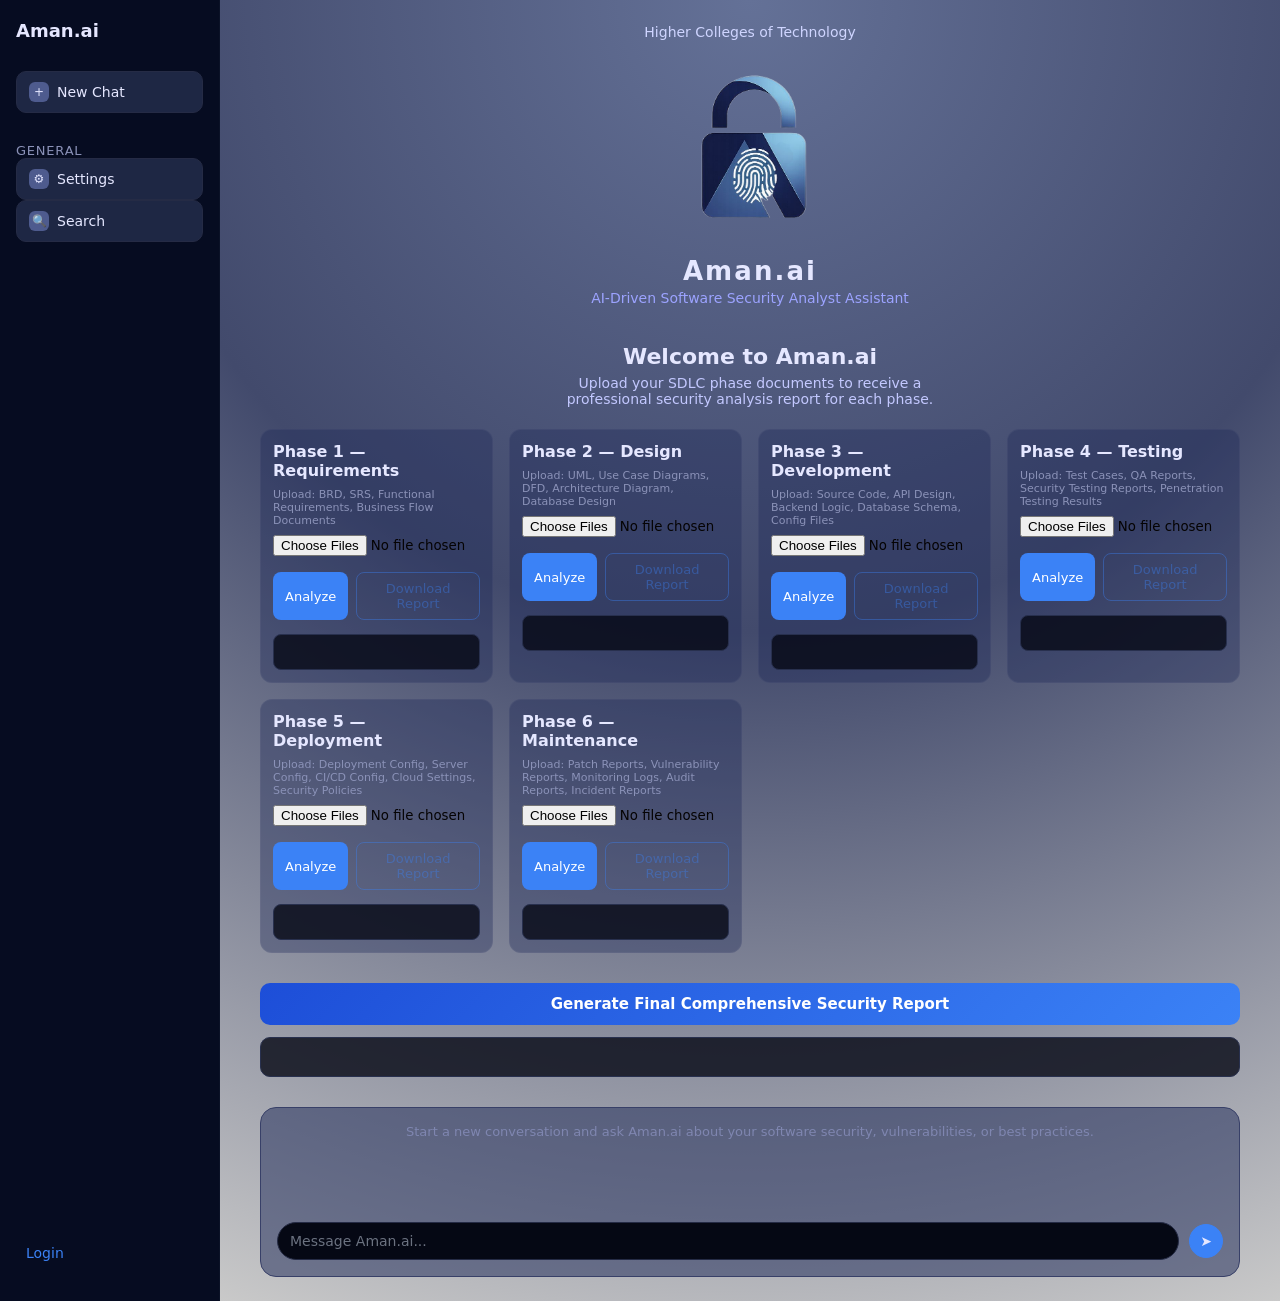
==== index.html @ 2f47be00 "Add files via upload" ====
<!DOCTYPE html>
<html lang="en">
<head>
  <meta charset="UTF-8" />
  <title>Aman.ai</title>
  <link rel="stylesheet" href="style.css">
</head>
<body>
  <div class="app-wrapper">

    <div class="sidebar">
      <div class="sidebar-title">Aman.ai</div>

      <button class="sidebar-btn" onclick="window.location.href='newchat.html'">
        <span class="icon">+</span>
        New Chat
      </button>

      <div>
        <div class="sidebar-section-title">General</div>
        <button class="sidebar-btn" onclick="window.location.href='settings.html'">
          <span class="icon">⚙</span>
          Settings
        </button>
        <button class="sidebar-btn" onclick="window.location.href='search.html'">
          <span class="icon">🔍</span>
          Search
        </button>
      </div>

      <a class="login-bottom" href="login.html">Login</a>
    </div>

    <div class="main">
      <div class="top-text">Higher Colleges of Technology</div>

      <div class="logo-wrapper">
        <img src="logo.png" class="logo-img" alt="Aman.ai logo">
        <div class="logo-text-main">Aman.ai</div>
        <div class="logo-text-sub">AI-Driven Software Security Analyst Assistant</div>
      </div>

      <div class="welcome-text">
        <h1>Welcome to Aman.ai</h1>
        <p>Upload your SDLC phase documents to receive a professional security analysis report for each phase.</p>
      </div>

      <!-- SDLC Phase Cards -->
      <section class="sdlc-container" aria-label="SDLC phases">

        <div class="sdlc-card" data-phase="Requirements">
          <h3 class="sdlc-title">Phase 1 — Requirements</h3>
          <p class="sdlc-hint">Upload: BRD, SRS, Functional Requirements, Business Flow Documents</p>
          <input type="file" class="upload-input" multiple>
          <div class="file-list"></div>
          <div class="card-actions">
            <button class="analyze-btn" onclick="analyzeFile(this)">Analyze</button>
            <button class="download-btn" onclick="downloadReport(this)" disabled>Download Report</button>
          </div>
          <div class="sdlc-result" aria-live="polite"></div>
        </div>

        <div class="sdlc-card" data-phase="Design">
          <h3 class="sdlc-title">Phase 2 — Design</h3>
          <p class="sdlc-hint">Upload: UML, Use Case Diagrams, DFD, Architecture Diagram, Database Design</p>
          <input type="file" class="upload-input" multiple>
          <div class="file-list"></div>
          <div class="card-actions">
            <button class="analyze-btn" onclick="analyzeFile(this)">Analyze</button>
            <button class="download-btn" onclick="downloadReport(this)" disabled>Download Report</button>
          </div>
          <div class="sdlc-result" aria-live="polite"></div>
        </div>

        <div class="sdlc-card" data-phase="Development">
          <h3 class="sdlc-title">Phase 3 — Development</h3>
          <p class="sdlc-hint">Upload: Source Code, API Design, Backend Logic, Database Schema, Config Files</p>
          <input type="file" class="upload-input" multiple>
          <div class="file-list"></div>
          <div class="card-actions">
            <button class="analyze-btn" onclick="analyzeFile(this)">Analyze</button>
            <button class="download-btn" onclick="downloadReport(this)" disabled>Download Report</button>
          </div>
          <div class="sdlc-result" aria-live="polite"></div>
        </div>

        <div class="sdlc-card" data-phase="Testing">
          <h3 class="sdlc-title">Phase 4 — Testing</h3>
          <p class="sdlc-hint">Upload: Test Cases, QA Reports, Security Testing Reports, Penetration Testing Results</p>
          <input type="file" class="upload-input" multiple>
          <div class="file-list"></div>
          <div class="card-actions">
            <button class="analyze-btn" onclick="analyzeFile(this)">Analyze</button>
            <button class="download-btn" onclick="downloadReport(this)" disabled>Download Report</button>
          </div>
          <div class="sdlc-result" aria-live="polite"></div>
        </div>

        <div class="sdlc-card" data-phase="Deployment">
          <h3 class="sdlc-title">Phase 5 — Deployment</h3>
          <p class="sdlc-hint">Upload: Deployment Config, Server Config, CI/CD Config, Cloud Settings, Security Policies</p>
          <input type="file" class="upload-input" multiple>
          <div class="file-list"></div>
          <div class="card-actions">
            <button class="analyze-btn" onclick="analyzeFile(this)">Analyze</button>
            <button class="download-btn" onclick="downloadReport(this)" disabled>Download Report</button>
          </div>
          <div class="sdlc-result" aria-live="polite"></div>
        </div>

        <div class="sdlc-card" data-phase="Maintenance">
          <h3 class="sdlc-title">Phase 6 — Maintenance</h3>
          <p class="sdlc-hint">Upload: Patch Reports, Vulnerability Reports, Monitoring Logs, Audit Reports, Incident Reports</p>
          <input type="file" class="upload-input" multiple>
          <div class="file-list"></div>
          <div class="card-actions">
            <button class="analyze-btn" onclick="analyzeFile(this)">Analyze</button>
            <button class="download-btn" onclick="downloadReport(this)" disabled>Download Report</button>
          </div>
          <div class="sdlc-result" aria-live="polite"></div>
        </div>

      </section>

      <!-- Final Report Section -->
      <div class="final-report-section">
        <button class="final-report-btn" id="finalReportBtn" onclick="generateFinalReport()">
          Generate Final Comprehensive Security Report
        </button>
        <div class="final-report-result" id="finalReportResult" aria-live="polite"></div>
        <button class="download-btn final-download-btn" id="finalDownloadBtn" onclick="downloadFinalReport()" style="display:none;">
          Download Final Report
        </button>
      </div>

      <!-- Chat Box -->
      <div class="chat-box">
        <div class="chat-placeholder" id="chatPlaceholder">
          Start a new conversation and ask Aman.ai about your software security, vulnerabilities, or best practices.
        </div>
        <div class="chat-messages" id="chatMessages"></div>
        <div class="chat-input-wrapper">
          <input class="chat-input" id="chatInput" type="text" placeholder="Message Aman.ai..." />
          <button class="chat-icon-btn send" id="chatSendBtn">➤</button>
        </div>
      </div>
    </div>
  </div>

  <script>
    // Store analysis results keyed by phase
    const phaseResults = {};

    // Show selected file names under each card
    document.querySelectorAll(".upload-input").forEach(input => {
      input.addEventListener("change", () => {
        const fileList = input.nextElementSibling;
        fileList.innerHTML = "";
        Array.from(input.files).forEach(f => {
          const tag = document.createElement("span");
          tag.className = "file-tag";
          tag.textContent = f.name;
          fileList.appendChild(tag);
        });
      });
    });

    async function analyzeFile(button) {
      const card = button.closest(".sdlc-card");
      const phase = card.getAttribute("data-phase");
      const fileInput = card.querySelector(".upload-input");
      const resultBox = card.querySelector(".sdlc-result");
      const downloadBtn = card.querySelector(".download-btn");
      const files = Array.from(fileInput.files);

      if (files.length === 0) {
        alert("Please choose at least one file for the " + phase + " phase.");
        return;
      }

      const formData = new FormData();
      formData.append("phase", phase);
      files.forEach(f => formData.append("files", f));

      button.disabled = true;
      downloadBtn.disabled = true;
      resultBox.textContent = `Analyzing ${files.length} file(s)...`;
      card.classList.remove("expanded");

      try {
        const response = await fetch("http://localhost:8000/api/analyze", {
          method: "POST",
          body: formData
        });

        if (!response.ok) {
          const errorData = await response.json();
          throw new Error(errorData.detail || "Analysis failed.");
        }

        const data = await response.json();
        const analysisText = data.analysis || "No response received.";
        resultBox.textContent = analysisText;
        phaseResults[phase] = analysisText;
        card.classList.add("expanded");
        downloadBtn.disabled = false;
      } catch (error) {
        resultBox.textContent = "Error: " + error.message;
        card.classList.add("expanded");
      } finally {
        button.disabled = false;
      }
    }

    async function downloadReport(button) {
      const card = button.closest(".sdlc-card");
      const phase = card.getAttribute("data-phase");
      const content = phaseResults[phase];

      if (!content) return;

      const formData = new FormData();
      formData.append("phase", phase);
      formData.append("content", content);

      button.disabled = true;
      button.textContent = "Downloading...";

      try {
        const response = await fetch("http://localhost:8000/api/download-report", {
          method: "POST",
          body: formData
        });

        if (!response.ok) throw new Error("Download failed.");

        const blob = await response.blob();
        const url = URL.createObjectURL(blob);
        const a = document.createElement("a");
        a.href = url;
        a.download = `Aman_ai_${phase}_Report.docx`;
        a.click();
        URL.revokeObjectURL(url);
      } catch (error) {
        alert("Download error: " + error.message);
      } finally {
        button.disabled = false;
        button.textContent = "Download Report";
      }
    }

    async function generateFinalReport() {
      const btn = document.getElementById("finalReportBtn");
      const resultBox = document.getElementById("finalReportResult");
      const downloadBtn = document.getElementById("finalDownloadBtn");

      const phases = Object.entries(phaseResults).map(([phase, analysis]) => ({ phase, analysis }));

      if (phases.length === 0) {
        alert("Please analyze at least one SDLC phase before generating the final report.");
        return;
      }

      btn.disabled = true;
      btn.textContent = "Generating...";
      resultBox.textContent = "Generating Final Comprehensive Security Report...";
      downloadBtn.style.display = "none";

      try {
        const response = await fetch("http://localhost:8000/api/final-report", {
          method: "POST",
          headers: { "Content-Type": "application/json" },
          body: JSON.stringify(phases)
        });

        if (!response.ok) {
          const errorData = await response.json();
          throw new Error(errorData.detail || "Final report generation failed.");
        }

        const data = await response.json();
        resultBox.textContent = data.analysis || "No response received.";
        phaseResults["Final"] = data.analysis;
        downloadBtn.style.display = "inline-block";
      } catch (error) {
        resultBox.textContent = "Error: " + error.message;
      } finally {
        btn.disabled = false;
        btn.textContent = "Generate Final Comprehensive Security Report";
      }
    }

    async function downloadFinalReport() {
      const content = phaseResults["Final"];
      if (!content) return;

      const btn = document.getElementById("finalDownloadBtn");
      btn.disabled = true;
      btn.textContent = "Downloading...";

      const formData = new FormData();
      formData.append("phase", "Final");
      formData.append("content", content);

      try {
        const response = await fetch("http://localhost:8000/api/download-report", {
          method: "POST",
          body: formData
        });

        if (!response.ok) throw new Error("Download failed.");

        const blob = await response.blob();
        const url = URL.createObjectURL(blob);
        const a = document.createElement("a");
        a.href = url;
        a.download = "Aman_ai_Final_Comprehensive_Security_Report.docx";
        a.click();
        URL.revokeObjectURL(url);
      } catch (error) {
        alert("Download error: " + error.message);
      } finally {
        btn.disabled = false;
        btn.textContent = "Download Final Report";
      }
    }

    // Chat
    function collectPhaseResponses() {
      return Object.entries(phaseResults)
        .filter(([phase]) => phase !== "Final")
        .map(([phase, response]) => ({ phase, response }));
    }

    function appendChatMessage(text, type) {
      const container = document.getElementById("chatMessages");
      const placeholder = document.getElementById("chatPlaceholder");
      const chatBox = document.querySelector(".chat-box");
      const message = document.createElement("div");
      message.className = "chat-message " + type;
      message.textContent = text;
      container.appendChild(message);
      placeholder.style.display = "none";
      if (type === "assistant") chatBox.classList.add("has-response");
      container.scrollTop = container.scrollHeight;
    }

    async function sendChat() {
      const input = document.getElementById("chatInput");
      const sendBtn = document.getElementById("chatSendBtn");
      const question = input.value.trim();
      if (!question) return;

      const phaseResponses = collectPhaseResponses();
      if (phaseResponses.length === 0) {
        alert("Please analyze at least one SDLC phase before chatting.");
        return;
      }

      appendChatMessage(question, "user");
      input.value = "";
      sendBtn.disabled = true;

      try {
        const response = await fetch("http://localhost:8000/api/chat", {
          method: "POST",
          headers: { "Content-Type": "application/json" },
          body: JSON.stringify({ question, phases: phaseResponses })
        });

        if (!response.ok) {
          const errorData = await response.json();
          throw new Error(errorData.detail || "Chat failed.");
        }

        const data = await response.json();
        appendChatMessage(data.answer || "No response received.", "assistant");
      } catch (error) {
        appendChatMessage("Error: " + error.message, "assistant");
      } finally {
        sendBtn.disabled = false;
      }
    }

    document.getElementById("chatSendBtn").addEventListener("click", sendChat);
    document.getElementById("chatInput").addEventListener("keydown", (e) => {
      if (e.key === "Enter") { e.preventDefault(); sendChat(); }
    });
  </script>

</body>
</html>
---- style.css ----
* {
  box-sizing: border-box;
  margin: 0;
  padding: 0;
  font-family: system-ui, -apple-system, BlinkMacSystemFont, "Segoe UI", sans-serif;
}

body {
  background: #ffffff;
  color: #050303;
  min-height: 100vh;
  display: flex;
  justify-content: center;
  align-items: center;
}

.app-wrapper {
  width: 100%;
  min-height: 100vh;
  background: #ffffff;   
  border-radius: 0;
  display: flex;
  overflow: hidden;
  box-shadow: none;       
  border: none;           
}


.sidebar {
  width: 220px;
  background: #060c21;
  border-right: 1px solid #0b1227;
  padding: 20px 16px;
  display: flex;
  flex-direction: column;
  gap: 20px;
}

.sidebar-title {
  font-size: 18px;
  font-weight: 600;
  margin-bottom: 10px;
  color: #e5e7ff;
}

.sidebar-btn {
  width: 100%;
  padding: 10px 12px;
  border-radius: 10px;
  border: 1px solid #252b45;
  background: #1e2744;
  color: #e5e7ff;
  font-size: 14px;
  text-align: left;
  cursor: pointer;
  display: flex;
  align-items: center;
  gap: 8px;
  transition: 0.2s;
}

.sidebar-btn:hover {
  background: #1a213d;
}

.sidebar-btn span.icon {
  width: 20px;
  height: 20px;
  border-radius: 6px;
  background: #4e5b8e;
  display: inline-flex;
  align-items: center;
  justify-content: center;
  font-size: 12px;
}

.sidebar-section-title {
  margin-top: 10px;
  font-size: 13px;
  color: #8b92b8;
  text-transform: uppercase;
  letter-spacing: 0.06em;
}

/* المنطقة الرئيسية */
.main {
  flex: 1;
  display: flex;
  flex-direction: column;
  padding: 24px 40px;
  background: radial-gradient(circle at top, #647197 0, #424a6c 45%, #c9c9c9 100%);
}

.top-text {
  text-align: center;
  font-size: 14px;
  color: #cfd5ff;
  margin-bottom: 10px;
}

.logo-wrapper {
  text-align: center;
  margin-top: 10px;
  margin-bottom: 20px;
}

.logo-img {
  width: 180px;
  height: 180px;
  object-fit: contain;
  margin-bottom: 12px;
}

.logo-text-main {
  font-size: 26px;
  font-weight: 700;
  letter-spacing: 0.08em;
  color: #e5e7ff;
}

.logo-text-sub {
  font-size: 14px;
  color: #9ca3ff;
  margin-top: 4px;
}

.welcome-text {
  text-align: center;
  margin-top: 18px;
  color: #e5e7ff;
}

.welcome-text h1 {
  font-size: 22px;
  margin-bottom: 6px;
}

.welcome-text p {
  font-size: 14px;
  color: #c3c8ff;
  max-width: 420px;
  margin: 0 auto;
}

/* صندوق الشات */
.chat-box {
  height: 170px;
  margin-top: 30px;
  border-radius: 16px;
  border: 1px solid #384068;
  background: rgba(30, 41, 88, 0.512);
  display: flex;
  flex-direction: column;
  justify-content: flex-end;
  padding: 16px;
  gap: 10px;
}

.chat-messages {
  flex: 2;
  overflow-y: auto;
  display: flex;
  flex-direction: column;
  gap: 8px;
}

.chat-message {
  padding: 8px 10px;
  border-radius: 10px;
  font-size: 12px;
  line-height: 1.4;
  white-space: pre-wrap;
}

.chat-message.user {
  align-self: flex-end;
  background: rgba(59, 130, 246, 0.2);
  border: 1px solid rgba(59, 130, 246, 0.5);
  color: #e5e7ff;
}

.chat-message.assistant {
  align-self: flex-start;
  background: rgba(5, 8, 20, 0.8);
  border: 1px solid #28304e;
  color: #e5e7ff;
}

.chat-placeholder {
  text-align: center;
  font-size: 13px;
  color: #7f86b0;
}

.chat-input-wrapper {
  display: flex;
  align-items: center;
  gap: 10px;
  margin-top: 8px;
}

.chat-input {
  flex: 1;
  padding: 10px 12px;
  border-radius: 999px;
  border: 1px solid #252b45;
  background: #050814;
  color: #e5e7ff;
  font-size: 14px;
  outline: none;
}

.chat-input::placeholder {
  color: #6b7280;
}

.chat-icon-btn {
  width: 34px;
  height: 34px;
  border-radius: 999px;
  border: 1px solid #252b45;
  background: #0b1020;
  display: flex;
  align-items: center;
  justify-content: center;
  color: #e5e7ff;
  font-size: 14px;
  cursor: pointer;
  transition: 0.2s;
}

.chat-icon-btn.send {
  background: #3b82f6;
  border-color: #3b82f6;
}

.chat-icon-btn:hover {
  transform: translateY(-1px);
  box-shadow: 0 0 10px rgba(59, 130, 246, 0.4);
}

/* صفحات داخلية بسيطة */
.page-title {
  font-size: 20px;
  font-weight: 600;
  margin-bottom: 10px;
}

.page-desc {
  font-size: 14px;
  color: #f3f3f7;
  margin-bottom: 20px;
}

.form-group {
  margin-bottom: 14px;
}

.form-group label {
  display: block;
  font-size: 13px;
  margin-bottom: 6px;
  color: #cfd5ff;
}

.form-group input,
.form-group select,
.form-group textarea {
  width: 100%;
  padding: 10px 12px;
  border-radius: 10px;
  border: 1px solid #28304e;
  background: #6b7dc5;
  color: #e5e7ff;
  font-size: 14px;
  outline: none;
}

.primary-btn {
  padding: 10px 16px;
  border-radius: 999px;
  border: none;
  background: #3b82f6;
  color: #ffffff;
  font-size: 14px;
  cursor: pointer;
  margin-top: 10px;
}

.link-btn {
  background: transparent;
  border: none;
  color: #9ca3ff;
  font-size: 13px;
  cursor: pointer;
  text-decoration: underline;
  margin-top: 10px;
}

.login-link {
  text-align: right;
  margin-top: 15px;
  margin-right: 10px;
}

.login-link a {
  color: #3b82f6;
  font-size: 14px;
  text-decoration: none;
  font-weight: 500;
}

.login-link a:hover {
  text-decoration: underline;
}

.login-bottom {
  margin-top: auto;
  margin-left: 10px;
  margin-bottom: 20px;
  color: #3b82f6;
  font-size: 14px;
  text-decoration: none;
  font-weight: 500;
}

.login-bottom:hover {
  text-decoration: underline;
}

.sdlc-container {
  display: grid;
  grid-template-columns: repeat(auto-fit, minmax(220px, 1fr));
  gap: 16px;
  margin-top: 22px;
}

.sdlc-card {
  background: rgba(30, 41, 88, 0.36);
  border: 1px solid rgba(255, 255, 255, 0.04);
  padding: 12px;
  border-radius: 12px;
  min-height: 120px;
  display: flex;
  flex-direction: column;
  gap: 8px;
}

.sdlc-card.expanded {
  grid-column: 1 / -1;
}

.sdlc-title {
  font-size: 16px;
  color: #e5e7ff;
  margin: 0;
}

.sdlc-prompt {
  flex: 1;
  resize: vertical;
  min-height: 60px;
  padding: 8px;
  border-radius: 8px;
  border: 1px solid #28304e;
  background: #050814;
  color: #e5e7ff;
  font-size: 13px;
  outline: none;
}

.sdlc-prompt::placeholder {
  color: #9aa1d6;
}

.analyze-btn {
  padding: 8px 12px;
  border-radius: 8px;
  border: none;
  background: #3b82f6;
  color: #ffffff;
  font-size: 13px;
  cursor: pointer;
}

.analyze-btn:disabled {
  opacity: 0.6;
  cursor: not-allowed;
}

.sdlc-result {
  margin-top: 6px;
  padding: 8px;
  border-radius: 8px;
  background: rgba(5, 8, 20, 0.8);
  border: 1px solid #28304e;
  color: #e5e7ff;
  font-size: 12px;
  white-space: pre-wrap;
  min-height: 36px;
  max-height: 160px;
  overflow-y: auto;
}

.sdlc-card.expanded .sdlc-result {
  height: 300px;
  max-height: none;
}

@media (max-width: 600px) {
  .sdlc-container { grid-template-columns: 1fr; }
}

.chat-box.has-response {
  height: 600px;
}

.sdlc-hint {
  font-size: 11px;
  color: #8b92b8;
  margin: 0;
}

.card-actions {
  display: flex;
  gap: 8px;
}

.download-btn {
  padding: 8px 12px;
  border-radius: 8px;
  border: 1px solid #3b82f6;
  background: transparent;
  color: #3b82f6;
  font-size: 13px;
  cursor: pointer;
  transition: 0.2s;
}

.download-btn:hover:not(:disabled) {
  background: rgba(59, 130, 246, 0.15);
}

.download-btn:disabled {
  opacity: 0.4;
  cursor: not-allowed;
}

.file-list {
  display: flex;
  flex-wrap: wrap;
  gap: 6px;
  min-height: 0;
}

.file-tag {
  background: rgba(59, 130, 246, 0.15);
  border: 1px solid rgba(59, 130, 246, 0.4);
  color: #93c5fd;
  font-size: 11px;
  padding: 3px 8px;
  border-radius: 999px;
  max-width: 180px;
  overflow: hidden;
  text-overflow: ellipsis;
  white-space: nowrap;
}

.final-report-section {
  margin-top: 30px;
  display: flex;
  flex-direction: column;
  gap: 12px;
}

.final-report-btn {
  padding: 12px 20px;
  border-radius: 10px;
  border: none;
  background: linear-gradient(135deg, #1d4ed8, #3b82f6);
  color: #ffffff;
  font-size: 15px;
  font-weight: 600;
  cursor: pointer;
  transition: 0.2s;
}

.final-report-btn:disabled {
  opacity: 0.6;
  cursor: not-allowed;
}

.final-report-result {
  padding: 12px;
  border-radius: 10px;
  background: rgba(5, 8, 20, 0.8);
  border: 1px solid #28304e;
  color: #e5e7ff;
  font-size: 13px;
  white-space: pre-wrap;
  min-height: 40px;
  max-height: 400px;
  overflow-y: auto;
}

.final-download-btn {
  align-self: flex-start;
  padding: 10px 18px;
  font-size: 14px;
}
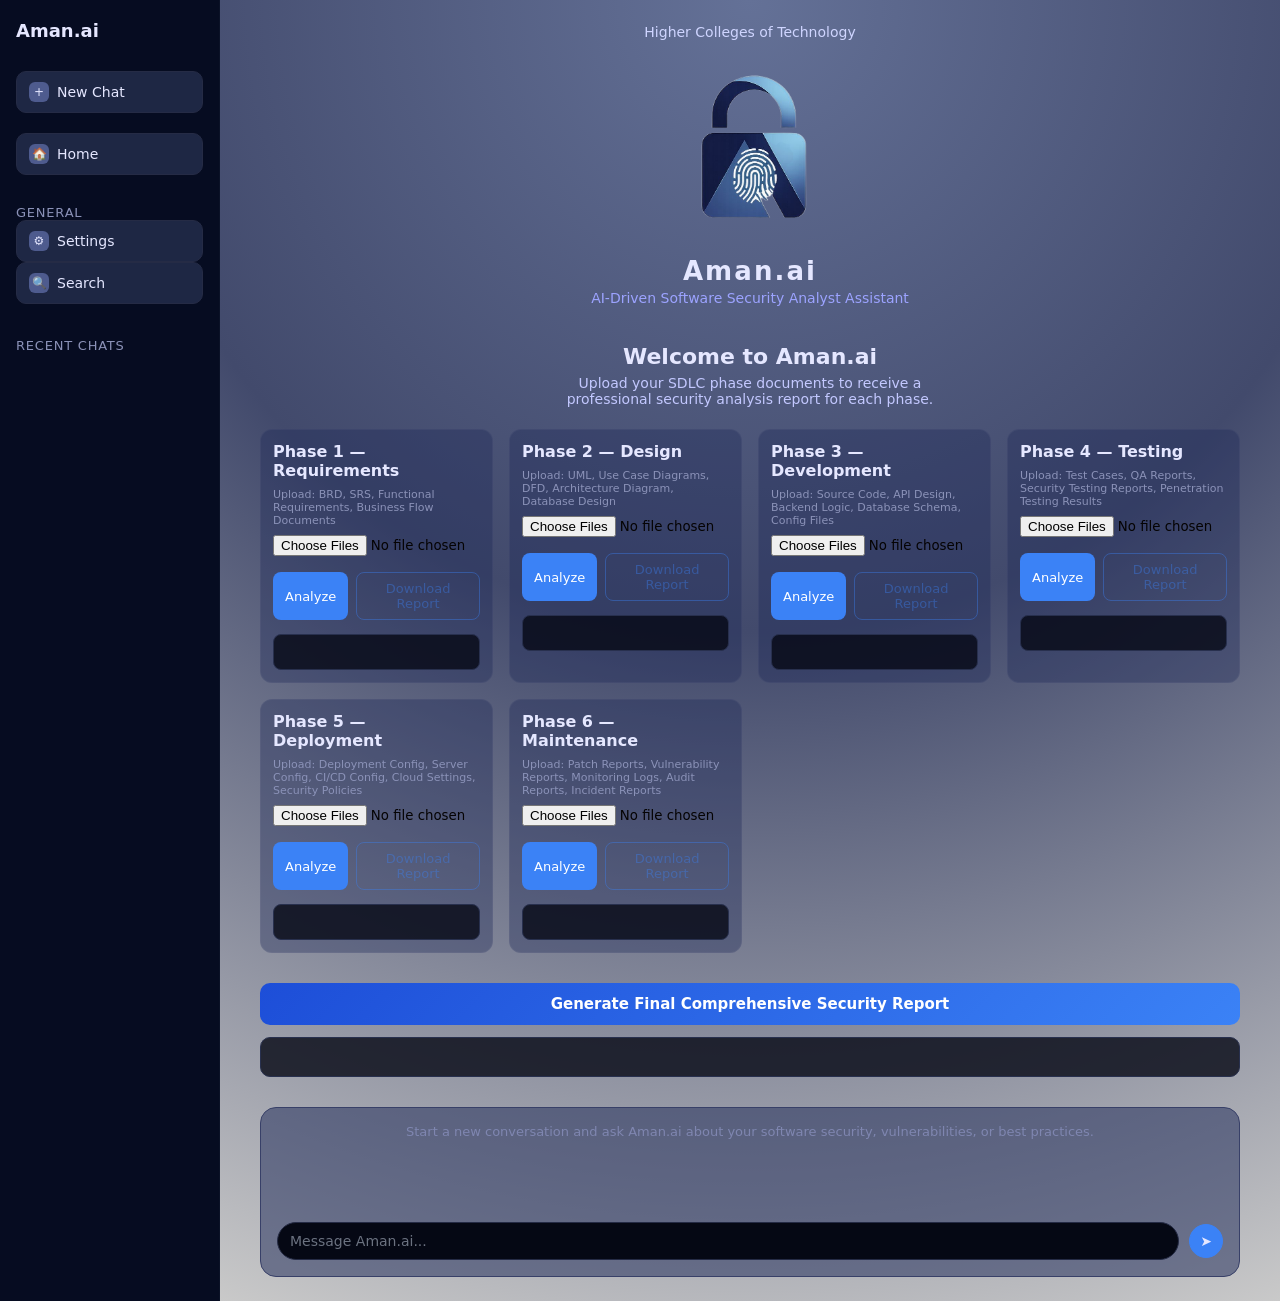
==== commit 46b5fbd2: "Add files via upload" ====
--- a/index.html
+++ b/index.html
@@ -12,40 +12,43 @@
       <div class="sidebar-title">Aman.ai</div>
 
       <button class="sidebar-btn" onclick="window.location.href='newchat.html'">
-        <span class="icon">+</span>
-        New Chat
+        <span class="icon">+</span> <span data-tkey="newChat">New Chat</span>
       </button>
+      <button class="sidebar-btn" onclick="window.location.href='aman.html'">
+        <span class="icon">🏠</span> <span data-tkey="home">Home</span>
+      </button>
 
       <div>
-        <div class="sidebar-section-title">General</div>
+        <div class="sidebar-section-title" data-tkey="general">General</div>
         <button class="sidebar-btn" onclick="window.location.href='settings.html'">
-          <span class="icon">⚙</span>
-          Settings
+          <span class="icon">⚙</span> <span data-tkey="settings">Settings</span>
         </button>
         <button class="sidebar-btn" onclick="window.location.href='search.html'">
-          <span class="icon">🔍</span>
-          Search
+          <span class="icon">🔍</span> <span data-tkey="search">Search</span>
         </button>
       </div>
 
-      <a class="login-bottom" href="login.html">Login</a>
+      <div id="sessionsList" style="display:flex;flex-direction:column;gap:4px;overflow-y:auto;flex:1;margin-top:4px;">
+        <div class="sidebar-section-title" data-tkey="recentChats">Recent Chats</div>
+      </div>
+
+      <div id="sidebarAuth" style="margin-bottom:20px;padding:0 4px;"></div>
     </div>
 
     <div class="main">
-      <div class="top-text">Higher Colleges of Technology</div>
+      <div class="top-text" id="hct">Higher Colleges of Technology</div>
 
       <div class="logo-wrapper">
         <img src="logo.png" class="logo-img" alt="Aman.ai logo">
         <div class="logo-text-main">Aman.ai</div>
-        <div class="logo-text-sub">AI-Driven Software Security Analyst Assistant</div>
+        <div class="logo-text-sub" id="tagline">AI-Driven Software Security Analyst Assistant</div>
       </div>
 
       <div class="welcome-text">
-        <h1>Welcome to Aman.ai</h1>
-        <p>Upload your SDLC phase documents to receive a professional security analysis report for each phase.</p>
-      </div>
-
-      <!-- SDLC Phase Cards -->
+        <h1 id="welcomeTitle">Welcome to Aman.ai</h1>
+        <p id="welcomeDesc">Upload your SDLC phase documents to receive a professional security analysis report for each phase.</p>
+      </div>
+
       <section class="sdlc-container" aria-label="SDLC phases">
 
         <div class="sdlc-card" data-phase="Requirements">
@@ -54,8 +57,8 @@
           <input type="file" class="upload-input" multiple>
           <div class="file-list"></div>
           <div class="card-actions">
-            <button class="analyze-btn" onclick="analyzeFile(this)">Analyze</button>
-            <button class="download-btn" onclick="downloadReport(this)" disabled>Download Report</button>
+            <button class="analyze-btn" onclick="analyzeFile(this)" data-tkey="analyze">Analyze</button>
+            <button class="download-btn" onclick="downloadReport(this)" disabled data-tkey="downloadReport">Download Report</button>
           </div>
           <div class="sdlc-result" aria-live="polite"></div>
         </div>
@@ -66,8 +69,8 @@
           <input type="file" class="upload-input" multiple>
           <div class="file-list"></div>
           <div class="card-actions">
-            <button class="analyze-btn" onclick="analyzeFile(this)">Analyze</button>
-            <button class="download-btn" onclick="downloadReport(this)" disabled>Download Report</button>
+            <button class="analyze-btn" onclick="analyzeFile(this)" data-tkey="analyze">Analyze</button>
+            <button class="download-btn" onclick="downloadReport(this)" disabled data-tkey="downloadReport">Download Report</button>
           </div>
           <div class="sdlc-result" aria-live="polite"></div>
         </div>
@@ -78,8 +81,8 @@
           <input type="file" class="upload-input" multiple>
           <div class="file-list"></div>
           <div class="card-actions">
-            <button class="analyze-btn" onclick="analyzeFile(this)">Analyze</button>
-            <button class="download-btn" onclick="downloadReport(this)" disabled>Download Report</button>
+            <button class="analyze-btn" onclick="analyzeFile(this)" data-tkey="analyze">Analyze</button>
+            <button class="download-btn" onclick="downloadReport(this)" disabled data-tkey="downloadReport">Download Report</button>
           </div>
           <div class="sdlc-result" aria-live="polite"></div>
         </div>
@@ -90,8 +93,8 @@
           <input type="file" class="upload-input" multiple>
           <div class="file-list"></div>
           <div class="card-actions">
-            <button class="analyze-btn" onclick="analyzeFile(this)">Analyze</button>
-            <button class="download-btn" onclick="downloadReport(this)" disabled>Download Report</button>
+            <button class="analyze-btn" onclick="analyzeFile(this)" data-tkey="analyze">Analyze</button>
+            <button class="download-btn" onclick="downloadReport(this)" disabled data-tkey="downloadReport">Download Report</button>
           </div>
           <div class="sdlc-result" aria-live="polite"></div>
         </div>
@@ -102,8 +105,8 @@
           <input type="file" class="upload-input" multiple>
           <div class="file-list"></div>
           <div class="card-actions">
-            <button class="analyze-btn" onclick="analyzeFile(this)">Analyze</button>
-            <button class="download-btn" onclick="downloadReport(this)" disabled>Download Report</button>
+            <button class="analyze-btn" onclick="analyzeFile(this)" data-tkey="analyze">Analyze</button>
+            <button class="download-btn" onclick="downloadReport(this)" disabled data-tkey="downloadReport">Download Report</button>
           </div>
           <div class="sdlc-result" aria-live="polite"></div>
         </div>
@@ -114,28 +117,26 @@
           <input type="file" class="upload-input" multiple>
           <div class="file-list"></div>
           <div class="card-actions">
-            <button class="analyze-btn" onclick="analyzeFile(this)">Analyze</button>
-            <button class="download-btn" onclick="downloadReport(this)" disabled>Download Report</button>
+            <button class="analyze-btn" onclick="analyzeFile(this)" data-tkey="analyze">Analyze</button>
+            <button class="download-btn" onclick="downloadReport(this)" disabled data-tkey="downloadReport">Download Report</button>
           </div>
           <div class="sdlc-result" aria-live="polite"></div>
         </div>
 
       </section>
 
-      <!-- Final Report Section -->
       <div class="final-report-section">
-        <button class="final-report-btn" id="finalReportBtn" onclick="generateFinalReport()">
+        <button class="final-report-btn" id="finalReportBtn" onclick="generateFinalReport()" data-tkey="generateFinal">
           Generate Final Comprehensive Security Report
         </button>
         <div class="final-report-result" id="finalReportResult" aria-live="polite"></div>
-        <button class="download-btn final-download-btn" id="finalDownloadBtn" onclick="downloadFinalReport()" style="display:none;">
+        <button class="download-btn final-download-btn" id="finalDownloadBtn" onclick="downloadFinalReport()" style="display:none;" data-tkey="downloadFinal">
           Download Final Report
         </button>
       </div>
 
-      <!-- Chat Box -->
       <div class="chat-box">
-        <div class="chat-placeholder" id="chatPlaceholder">
+        <div class="chat-placeholder" id="chatPlaceholder" data-tkey="startChat">
           Start a new conversation and ask Aman.ai about your software security, vulnerabilities, or best practices.
         </div>
         <div class="chat-messages" id="chatMessages"></div>
@@ -147,11 +148,22 @@
     </div>
   </div>
 
+  <script src="sidebar.js"></script>
   <script>
-    // Store analysis results keyed by phase
+    applyTheme();
+    applyLang();
+    buildSidebar({ activePage: "home" });
+
+    // Translate page-specific elements
+    document.getElementById("hct").textContent = t("hct");
+    document.getElementById("tagline").textContent = t("tagline");
+    document.getElementById("welcomeTitle").textContent = t("welcomeTitle");
+    document.getElementById("welcomeDesc").textContent = t("welcomeDesc");
+    document.getElementById("chatPlaceholder").textContent = t("startChat");
+    document.getElementById("chatInput").placeholder = t("msgPlaceholder");
+
     const phaseResults = {};
 
-    // Show selected file names under each card
     document.querySelectorAll(".upload-input").forEach(input => {
       input.addEventListener("change", () => {
         const fileList = input.nextElementSibling;
@@ -172,164 +184,86 @@
       const resultBox = card.querySelector(".sdlc-result");
       const downloadBtn = card.querySelector(".download-btn");
       const files = Array.from(fileInput.files);
-
-      if (files.length === 0) {
-        alert("Please choose at least one file for the " + phase + " phase.");
-        return;
-      }
-
+      if (files.length === 0) { alert("Please choose at least one file for the " + phase + " phase."); return; }
       const formData = new FormData();
       formData.append("phase", phase);
       files.forEach(f => formData.append("files", f));
-
       button.disabled = true;
       downloadBtn.disabled = true;
-      resultBox.textContent = `Analyzing ${files.length} file(s)...`;
+      resultBox.textContent = t("analyzing") + " " + files.length + " file(s)...";
       card.classList.remove("expanded");
-
-      try {
-        const response = await fetch("http://localhost:8000/api/analyze", {
-          method: "POST",
-          body: formData
-        });
-
-        if (!response.ok) {
-          const errorData = await response.json();
-          throw new Error(errorData.detail || "Analysis failed.");
-        }
-
+      try {
+        const response = await fetch("http://localhost:8000/api/analyze", { method: "POST", body: formData });
+        if (!response.ok) { const e = await response.json(); throw new Error(e.detail || "Analysis failed."); }
         const data = await response.json();
-        const analysisText = data.analysis || "No response received.";
-        resultBox.textContent = analysisText;
-        phaseResults[phase] = analysisText;
+        resultBox.textContent = data.analysis || "No response received.";
+        phaseResults[phase] = data.analysis;
         card.classList.add("expanded");
         downloadBtn.disabled = false;
       } catch (error) {
         resultBox.textContent = "Error: " + error.message;
         card.classList.add("expanded");
-      } finally {
-        button.disabled = false;
-      }
+      } finally { button.disabled = false; }
     }
 
     async function downloadReport(button) {
       const card = button.closest(".sdlc-card");
       const phase = card.getAttribute("data-phase");
       const content = phaseResults[phase];
-
       if (!content) return;
-
       const formData = new FormData();
       formData.append("phase", phase);
       formData.append("content", content);
-
-      button.disabled = true;
-      button.textContent = "Downloading...";
-
-      try {
-        const response = await fetch("http://localhost:8000/api/download-report", {
-          method: "POST",
-          body: formData
-        });
-
+      button.disabled = true; button.textContent = t("downloading");
+      try {
+        const response = await fetch("http://localhost:8000/api/download-report", { method: "POST", body: formData });
         if (!response.ok) throw new Error("Download failed.");
-
         const blob = await response.blob();
         const url = URL.createObjectURL(blob);
-        const a = document.createElement("a");
-        a.href = url;
-        a.download = `Aman_ai_${phase}_Report.docx`;
-        a.click();
+        const a = document.createElement("a"); a.href = url; a.download = `Aman_ai_${phase}_Report.docx`; a.click();
         URL.revokeObjectURL(url);
-      } catch (error) {
-        alert("Download error: " + error.message);
-      } finally {
-        button.disabled = false;
-        button.textContent = "Download Report";
-      }
+      } catch (error) { alert("Download error: " + error.message); }
+      finally { button.disabled = false; button.textContent = t("downloadReport"); }
     }
 
     async function generateFinalReport() {
       const btn = document.getElementById("finalReportBtn");
       const resultBox = document.getElementById("finalReportResult");
       const downloadBtn = document.getElementById("finalDownloadBtn");
-
       const phases = Object.entries(phaseResults).map(([phase, analysis]) => ({ phase, analysis }));
-
-      if (phases.length === 0) {
-        alert("Please analyze at least one SDLC phase before generating the final report.");
-        return;
-      }
-
-      btn.disabled = true;
-      btn.textContent = "Generating...";
-      resultBox.textContent = "Generating Final Comprehensive Security Report...";
+      if (phases.length === 0) { alert("Please analyze at least one SDLC phase first."); return; }
+      btn.disabled = true; btn.textContent = t("generating");
+      resultBox.textContent = t("generating");
       downloadBtn.style.display = "none";
-
       try {
         const response = await fetch("http://localhost:8000/api/final-report", {
-          method: "POST",
-          headers: { "Content-Type": "application/json" },
-          body: JSON.stringify(phases)
+          method: "POST", headers: { "Content-Type": "application/json" }, body: JSON.stringify(phases)
         });
-
-        if (!response.ok) {
-          const errorData = await response.json();
-          throw new Error(errorData.detail || "Final report generation failed.");
-        }
-
+        if (!response.ok) { const e = await response.json(); throw new Error(e.detail || "Failed."); }
         const data = await response.json();
         resultBox.textContent = data.analysis || "No response received.";
         phaseResults["Final"] = data.analysis;
         downloadBtn.style.display = "inline-block";
-      } catch (error) {
-        resultBox.textContent = "Error: " + error.message;
-      } finally {
-        btn.disabled = false;
-        btn.textContent = "Generate Final Comprehensive Security Report";
-      }
+      } catch (error) { resultBox.textContent = "Error: " + error.message; }
+      finally { btn.disabled = false; btn.textContent = t("generateFinal"); }
     }
 
     async function downloadFinalReport() {
       const content = phaseResults["Final"];
       if (!content) return;
-
       const btn = document.getElementById("finalDownloadBtn");
-      btn.disabled = true;
-      btn.textContent = "Downloading...";
-
+      btn.disabled = true; btn.textContent = t("downloading");
       const formData = new FormData();
-      formData.append("phase", "Final");
-      formData.append("content", content);
-
-      try {
-        const response = await fetch("http://localhost:8000/api/download-report", {
-          method: "POST",
-          body: formData
-        });
-
+      formData.append("phase", "Final"); formData.append("content", content);
+      try {
+        const response = await fetch("http://localhost:8000/api/download-report", { method: "POST", body: formData });
         if (!response.ok) throw new Error("Download failed.");
-
         const blob = await response.blob();
         const url = URL.createObjectURL(blob);
-        const a = document.createElement("a");
-        a.href = url;
-        a.download = "Aman_ai_Final_Comprehensive_Security_Report.docx";
-        a.click();
+        const a = document.createElement("a"); a.href = url; a.download = "Aman_ai_Final_Comprehensive_Security_Report.docx"; a.click();
         URL.revokeObjectURL(url);
-      } catch (error) {
-        alert("Download error: " + error.message);
-      } finally {
-        btn.disabled = false;
-        btn.textContent = "Download Final Report";
-      }
-    }
-
-    // Chat
-    function collectPhaseResponses() {
-      return Object.entries(phaseResults)
-        .filter(([phase]) => phase !== "Final")
-        .map(([phase, response]) => ({ phase, response }));
+      } catch (error) { alert("Download error: " + error.message); }
+      finally { btn.disabled = false; btn.textContent = t("downloadFinal"); }
     }
 
     function appendChatMessage(text, type) {
@@ -350,43 +284,24 @@
       const sendBtn = document.getElementById("chatSendBtn");
       const question = input.value.trim();
       if (!question) return;
-
-      const phaseResponses = collectPhaseResponses();
-      if (phaseResponses.length === 0) {
-        alert("Please analyze at least one SDLC phase before chatting.");
-        return;
-      }
-
+      const phaseResponses = Object.entries(phaseResults).filter(([p]) => p !== "Final").map(([phase, response]) => ({ phase, response }));
+      if (phaseResponses.length === 0) { alert("Please analyze at least one SDLC phase before chatting."); return; }
       appendChatMessage(question, "user");
-      input.value = "";
-      sendBtn.disabled = true;
-
+      input.value = ""; sendBtn.disabled = true;
       try {
         const response = await fetch("http://localhost:8000/api/chat", {
-          method: "POST",
-          headers: { "Content-Type": "application/json" },
+          method: "POST", headers: { "Content-Type": "application/json" },
           body: JSON.stringify({ question, phases: phaseResponses })
         });
-
-        if (!response.ok) {
-          const errorData = await response.json();
-          throw new Error(errorData.detail || "Chat failed.");
-        }
-
+        if (!response.ok) { const e = await response.json(); throw new Error(e.detail || "Chat failed."); }
         const data = await response.json();
         appendChatMessage(data.answer || "No response received.", "assistant");
-      } catch (error) {
-        appendChatMessage("Error: " + error.message, "assistant");
-      } finally {
-        sendBtn.disabled = false;
-      }
+      } catch (error) { appendChatMessage("Error: " + error.message, "assistant"); }
+      finally { sendBtn.disabled = false; }
     }
 
     document.getElementById("chatSendBtn").addEventListener("click", sendChat);
-    document.getElementById("chatInput").addEventListener("keydown", (e) => {
-      if (e.key === "Enter") { e.preventDefault(); sendChat(); }
-    });
+    document.getElementById("chatInput").addEventListener("keydown", (e) => { if (e.key === "Enter") { e.preventDefault(); sendChat(); } });
   </script>
-
 </body>
 </html>
--- a/style.css
+++ b/style.css
@@ -61,6 +61,11 @@
 
 .sidebar-btn:hover {
   background: #1a213d;
+}
+
+.active-session {
+  background: #2d3a6b !important;
+  border-color: #3b82f6 !important;
 }
 
 .sidebar-btn span.icon {
@@ -413,6 +418,53 @@
 
 .chat-box.has-response {
   height: 600px;
+}
+
+/* Light theme */
+body.theme-light {
+  background: #f1f5f9;
+  color: #1e293b;
+}
+body.theme-light .app-wrapper { background: #f1f5f9; }
+body.theme-light .main {
+  background: linear-gradient(135deg, #e2e8f0 0%, #f8fafc 100%);
+  color: #1e293b;
+}
+body.theme-light .sidebar { background: #1e293b; }
+body.theme-light .chat-box,
+body.theme-light .sdlc-card,
+body.theme-light .final-report-result {
+  background: rgba(255,255,255,0.85);
+  border-color: #cbd5e1;
+  color: #1e293b;
+}
+body.theme-light .chat-input,
+body.theme-light .sdlc-prompt {
+  background: #ffffff;
+  color: #1e293b;
+  border-color: #cbd5e1;
+}
+body.theme-light .sdlc-result {
+  background: #f8fafc;
+  color: #1e293b;
+  border-color: #cbd5e1;
+}
+body.theme-light .sdlc-title,
+body.theme-light .page-title,
+body.theme-light .logo-text-main,
+body.theme-light .welcome-text h1 { color: #1e293b; }
+body.theme-light .top-text,
+body.theme-light .logo-text-sub,
+body.theme-light .welcome-text p,
+body.theme-light .page-desc { color: #475569; }
+body.theme-light .chat-message.assistant {
+  background: #f1f5f9;
+  border-color: #cbd5e1;
+  color: #1e293b;
+}
+body.theme-light .chat-message.user {
+  background: rgba(59,130,246,0.1);
+  color: #1e293b;
 }
 
 .sdlc-hint {
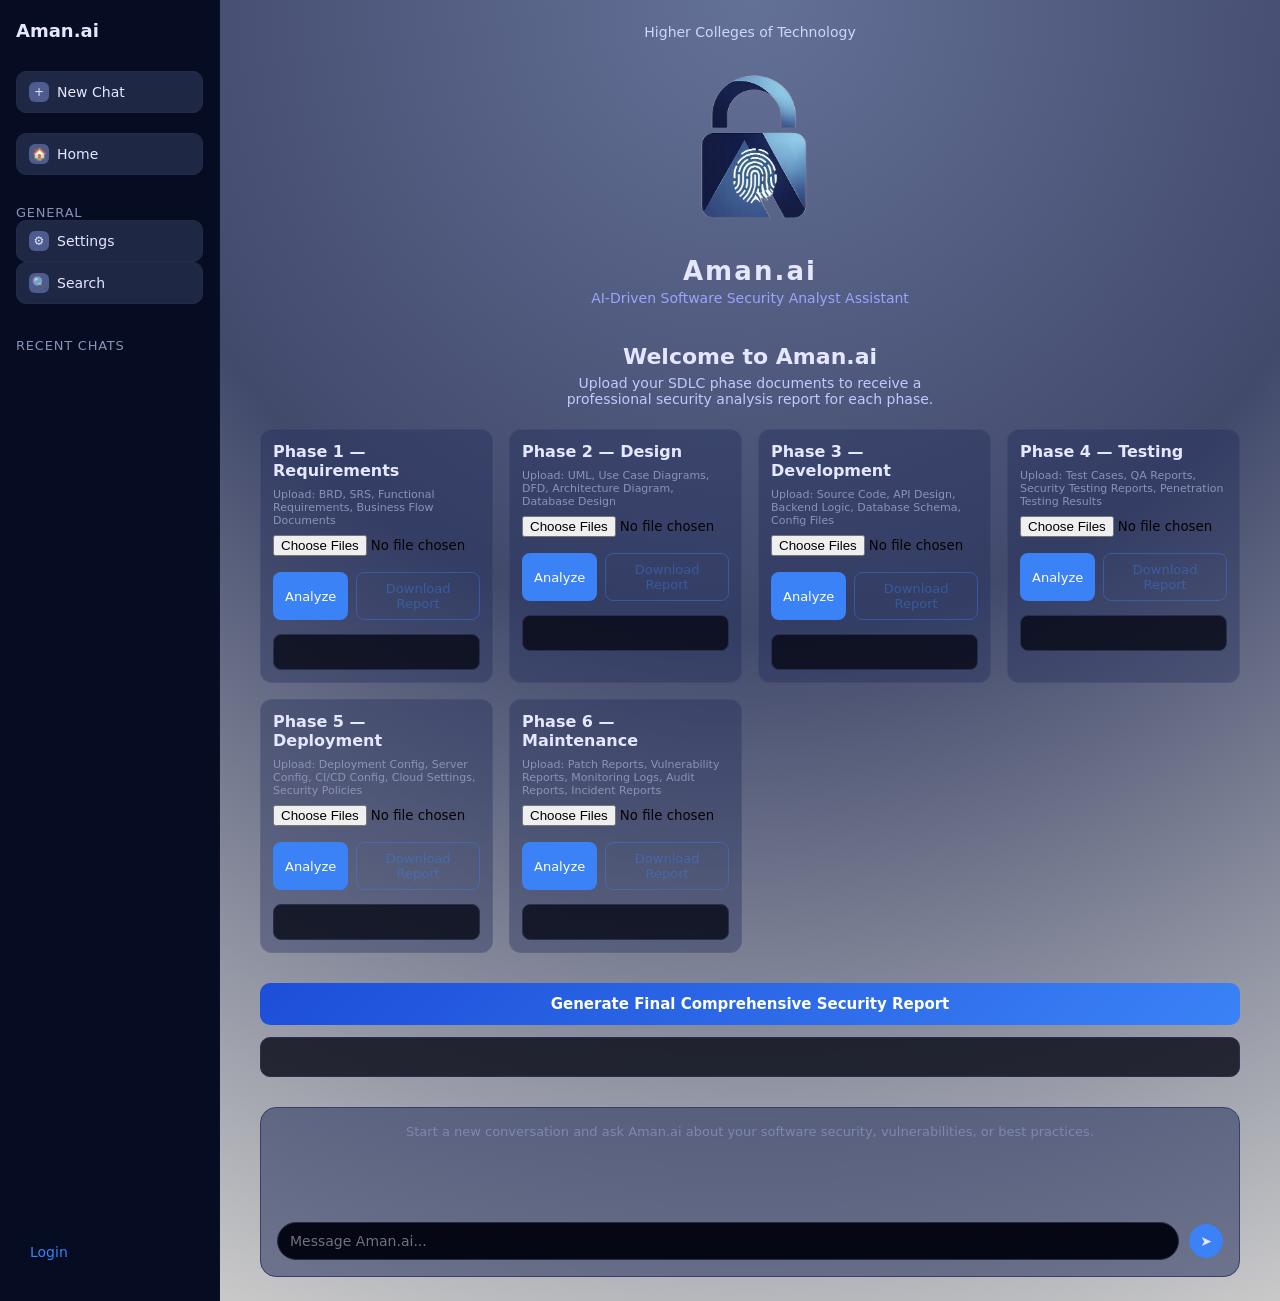
==== commit cbd53ff2: "Add files via upload" ====
--- a/index.html
+++ b/index.html
@@ -14,7 +14,8 @@
       <button class="sidebar-btn" onclick="window.location.href='newchat.html'">
         <span class="icon">+</span> <span data-tkey="newChat">New Chat</span>
       </button>
-      <button class="sidebar-btn" onclick="window.location.href='aman.html'">
+
+      <button class="sidebar-btn" onclick="window.location.href='index.html'">
         <span class="icon">🏠</span> <span data-tkey="home">Home</span>
       </button>
 
@@ -150,11 +151,11 @@
 
   <script src="sidebar.js"></script>
   <script>
+
     applyTheme();
     applyLang();
     buildSidebar({ activePage: "home" });
 
-    // Translate page-specific elements
     document.getElementById("hct").textContent = t("hct");
     document.getElementById("tagline").textContent = t("tagline");
     document.getElementById("welcomeTitle").textContent = t("welcomeTitle");
@@ -184,17 +185,32 @@
       const resultBox = card.querySelector(".sdlc-result");
       const downloadBtn = card.querySelector(".download-btn");
       const files = Array.from(fileInput.files);
-      if (files.length === 0) { alert("Please choose at least one file for the " + phase + " phase."); return; }
+
+      if (files.length === 0) {
+        alert("Please choose at least one file for the " + phase + " phase.");
+        return;
+      }
+
       const formData = new FormData();
       formData.append("phase", phase);
       files.forEach(f => formData.append("files", f));
+
       button.disabled = true;
       downloadBtn.disabled = true;
       resultBox.textContent = t("analyzing") + " " + files.length + " file(s)...";
       card.classList.remove("expanded");
+
       try {
-        const response = await fetch("http://localhost:8000/api/analyze", { method: "POST", body: formData });
-        if (!response.ok) { const e = await response.json(); throw new Error(e.detail || "Analysis failed."); }
+        const response = await fetch(`${API_BASE}/api/analyze`, {
+          method: "POST",
+          body: formData
+        });
+
+        if (!response.ok) {
+          const e = await response.json();
+          throw new Error(e.detail || "Analysis failed.");
+        }
+
         const data = await response.json();
         resultBox.textContent = data.analysis || "No response received.";
         phaseResults[phase] = data.analysis;
@@ -203,27 +219,46 @@
       } catch (error) {
         resultBox.textContent = "Error: " + error.message;
         card.classList.add("expanded");
-      } finally { button.disabled = false; }
+      } finally {
+        button.disabled = false;
+      }
     }
 
     async function downloadReport(button) {
       const card = button.closest(".sdlc-card");
       const phase = card.getAttribute("data-phase");
       const content = phaseResults[phase];
+
       if (!content) return;
+
       const formData = new FormData();
       formData.append("phase", phase);
       formData.append("content", content);
-      button.disabled = true; button.textContent = t("downloading");
+
+      button.disabled = true;
+      button.textContent = t("downloading");
+
       try {
-        const response = await fetch("http://localhost:8000/api/download-report", { method: "POST", body: formData });
+        const response = await fetch(`${API_BASE}/api/download-report`, {
+          method: "POST",
+          body: formData
+        });
+
         if (!response.ok) throw new Error("Download failed.");
+
         const blob = await response.blob();
         const url = URL.createObjectURL(blob);
-        const a = document.createElement("a"); a.href = url; a.download = `Aman_ai_${phase}_Report.docx`; a.click();
+        const a = document.createElement("a");
+        a.href = url;
+        a.download = `Aman_ai_${phase}_Report.docx`;
+        a.click();
         URL.revokeObjectURL(url);
-      } catch (error) { alert("Download error: " + error.message); }
-      finally { button.disabled = false; button.textContent = t("downloadReport"); }
+      } catch (error) {
+        alert("Download error: " + error.message);
+      } finally {
+        button.disabled = false;
+        button.textContent = t("downloadReport");
+      }
     }
 
     async function generateFinalReport() {
@@ -231,50 +266,88 @@
       const resultBox = document.getElementById("finalReportResult");
       const downloadBtn = document.getElementById("finalDownloadBtn");
       const phases = Object.entries(phaseResults).map(([phase, analysis]) => ({ phase, analysis }));
-      if (phases.length === 0) { alert("Please analyze at least one SDLC phase first."); return; }
-      btn.disabled = true; btn.textContent = t("generating");
+
+      if (phases.length === 0) {
+        alert("Please analyze at least one SDLC phase first.");
+        return;
+      }
+
+      btn.disabled = true;
+      btn.textContent = t("generating");
       resultBox.textContent = t("generating");
       downloadBtn.style.display = "none";
+
       try {
-        const response = await fetch("http://localhost:8000/api/final-report", {
-          method: "POST", headers: { "Content-Type": "application/json" }, body: JSON.stringify(phases)
-        });
-        if (!response.ok) { const e = await response.json(); throw new Error(e.detail || "Failed."); }
+        const response = await fetch(`${API_BASE}/api/final-report`, {
+          method: "POST",
+          headers: { "Content-Type": "application/json" },
+          body: JSON.stringify(phases)
+        });
+
+        if (!response.ok) {
+          const e = await response.json();
+          throw new Error(e.detail || "Failed.");
+        }
+
         const data = await response.json();
         resultBox.textContent = data.analysis || "No response received.";
         phaseResults["Final"] = data.analysis;
         downloadBtn.style.display = "inline-block";
-      } catch (error) { resultBox.textContent = "Error: " + error.message; }
-      finally { btn.disabled = false; btn.textContent = t("generateFinal"); }
+      } catch (error) {
+        resultBox.textContent = "Error: " + error.message;
+      } finally {
+        btn.disabled = false;
+        btn.textContent = t("generateFinal");
+      }
     }
 
     async function downloadFinalReport() {
       const content = phaseResults["Final"];
       if (!content) return;
+
       const btn = document.getElementById("finalDownloadBtn");
-      btn.disabled = true; btn.textContent = t("downloading");
+      btn.disabled = true;
+      btn.textContent = t("downloading");
+
       const formData = new FormData();
-      formData.append("phase", "Final"); formData.append("content", content);
+      formData.append("phase", "Final");
+      formData.append("content", content);
+
       try {
-        const response = await fetch("http://localhost:8000/api/download-report", { method: "POST", body: formData });
+        const response = await fetch(`${API_BASE}/api/download-report`, {
+          method: "POST",
+          body: formData
+        });
+
         if (!response.ok) throw new Error("Download failed.");
+
         const blob = await response.blob();
         const url = URL.createObjectURL(blob);
-        const a = document.createElement("a"); a.href = url; a.download = "Aman_ai_Final_Comprehensive_Security_Report.docx"; a.click();
+        const a = document.createElement("a");
+        a.href = url;
+        a.download = "Aman_ai_Final_Comprehensive_Security_Report.docx";
+        a.click();
         URL.revokeObjectURL(url);
-      } catch (error) { alert("Download error: " + error.message); }
-      finally { btn.disabled = false; btn.textContent = t("downloadFinal"); }
+      } catch (error) {
+        alert("Download error: " + error.message);
+      } finally {
+        btn.disabled = false;
+        btn.textContent = t("downloadFinal");
+      }
     }
 
     function appendChatMessage(text, type) {
       const container = document.getElementById("chatMessages");
       const placeholder = document.getElementById("chatPlaceholder");
       const chatBox = document.querySelector(".chat-box");
+
       const message = document.createElement("div");
       message.className = "chat-message " + type;
       message.textContent = text;
+
       container.appendChild(message);
       placeholder.style.display = "none";
+
       if (type === "assistant") chatBox.classList.add("has-response");
       container.scrollTop = container.scrollHeight;
     }
@@ -283,25 +356,53 @@
       const input = document.getElementById("chatInput");
       const sendBtn = document.getElementById("chatSendBtn");
       const question = input.value.trim();
+
       if (!question) return;
-      const phaseResponses = Object.entries(phaseResults).filter(([p]) => p !== "Final").map(([phase, response]) => ({ phase, response }));
-      if (phaseResponses.length === 0) { alert("Please analyze at least one SDLC phase before chatting."); return; }
+
+      const phaseContext = Object.entries(phaseResults)
+        .filter(([p]) => p !== "Final")
+        .map(([phase, response]) => `${phase} Phase Result:\n${response}`)
+        .join("\n\n");
+
+      const fullQuestion = phaseContext
+        ? `${question}\n\nUse this SDLC analysis context:\n${phaseContext}`
+        : question;
+
       appendChatMessage(question, "user");
-      input.value = ""; sendBtn.disabled = true;
+      input.value = "";
+      sendBtn.disabled = true;
+
       try {
-        const response = await fetch("http://localhost:8000/api/chat", {
-          method: "POST", headers: { "Content-Type": "application/json" },
-          body: JSON.stringify({ question, phases: phaseResponses })
-        });
-        if (!response.ok) { const e = await response.json(); throw new Error(e.detail || "Chat failed."); }
+        const response = await fetch(`${API_BASE}/api/newchat`, {
+          method: "POST",
+          headers: { "Content-Type": "application/json" },
+          body: JSON.stringify({
+            question: fullQuestion,
+            history: []
+          })
+        });
+
+        if (!response.ok) {
+          const e = await response.json();
+          throw new Error(e.detail || "Chat failed.");
+        }
+
         const data = await response.json();
         appendChatMessage(data.answer || "No response received.", "assistant");
-      } catch (error) { appendChatMessage("Error: " + error.message, "assistant"); }
-      finally { sendBtn.disabled = false; }
+      } catch (error) {
+        appendChatMessage("Error: " + error.message, "assistant");
+      } finally {
+        sendBtn.disabled = false;
+      }
     }
 
     document.getElementById("chatSendBtn").addEventListener("click", sendChat);
-    document.getElementById("chatInput").addEventListener("keydown", (e) => { if (e.key === "Enter") { e.preventDefault(); sendChat(); } });
+    document.getElementById("chatInput").addEventListener("keydown", (e) => {
+      if (e.key === "Enter") {
+        e.preventDefault();
+        sendChat();
+      }
+    });
   </script>
 </body>
-</html>
+</html>
